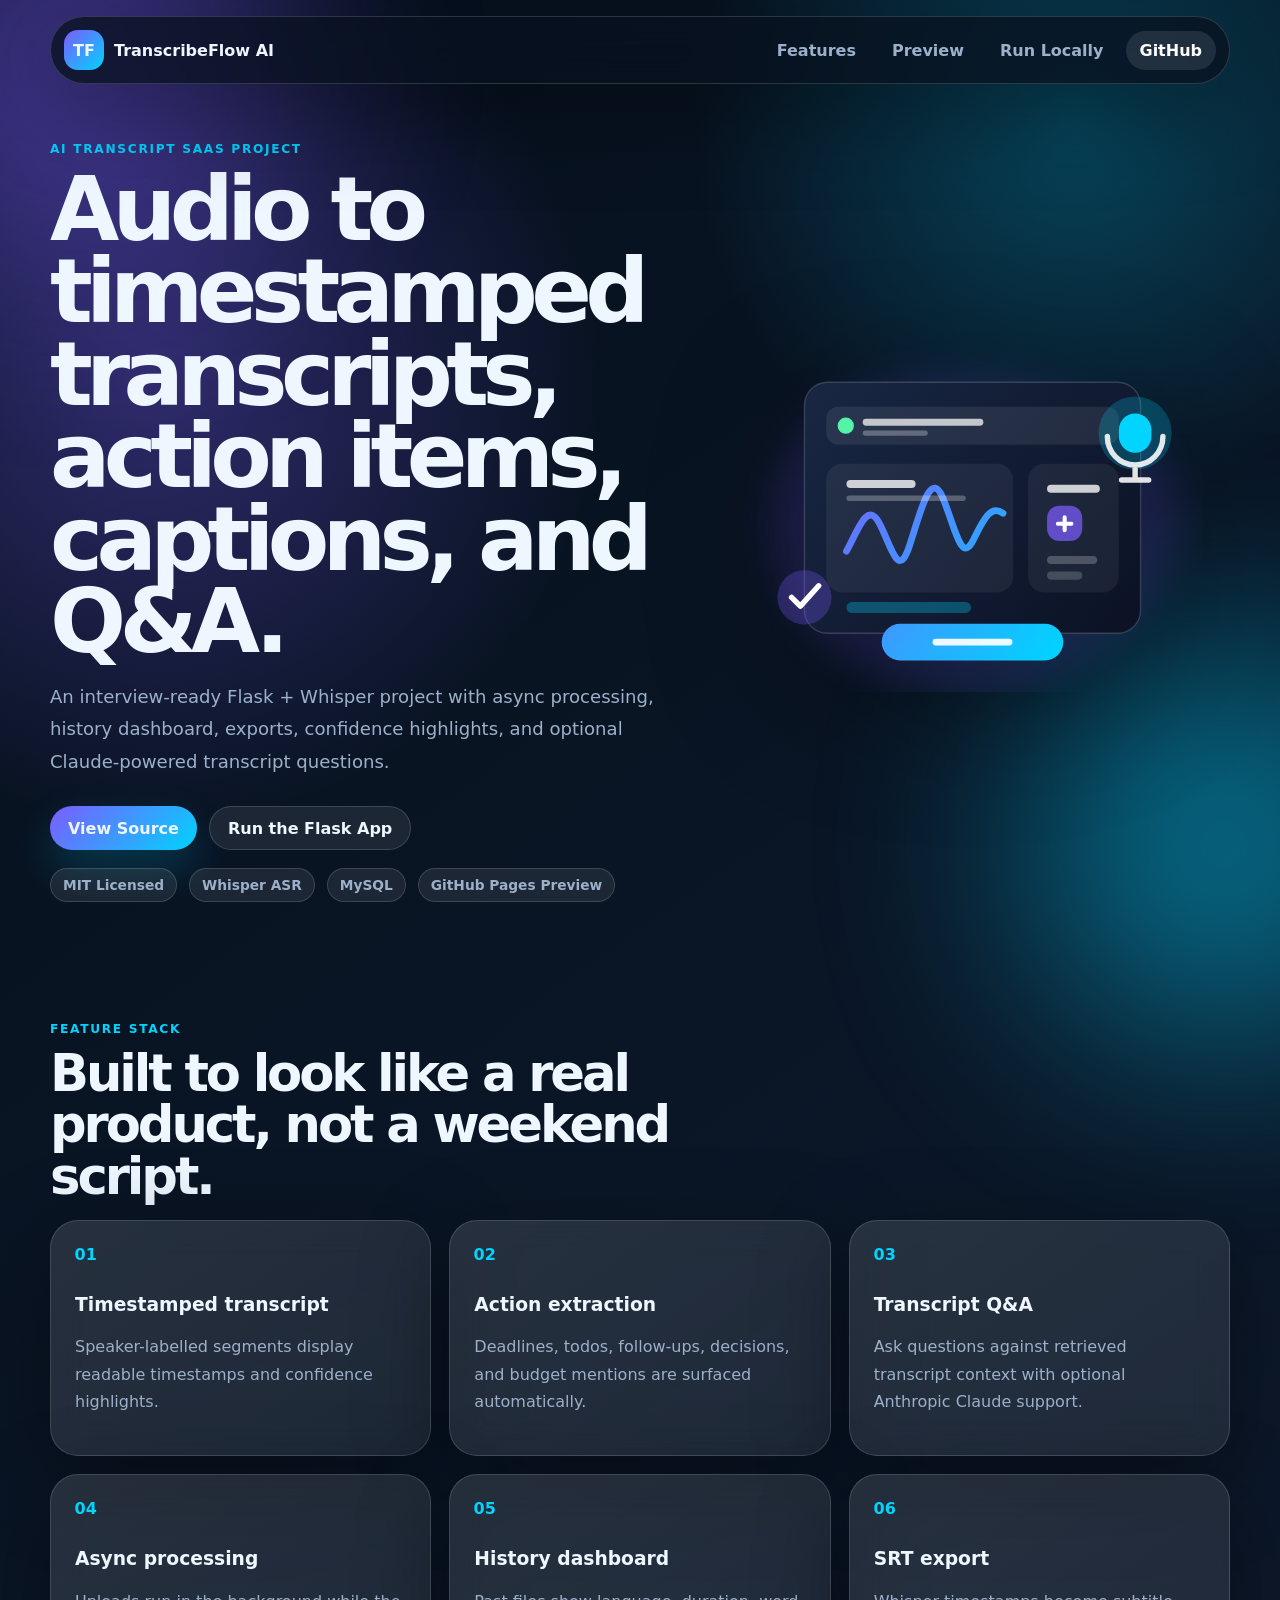
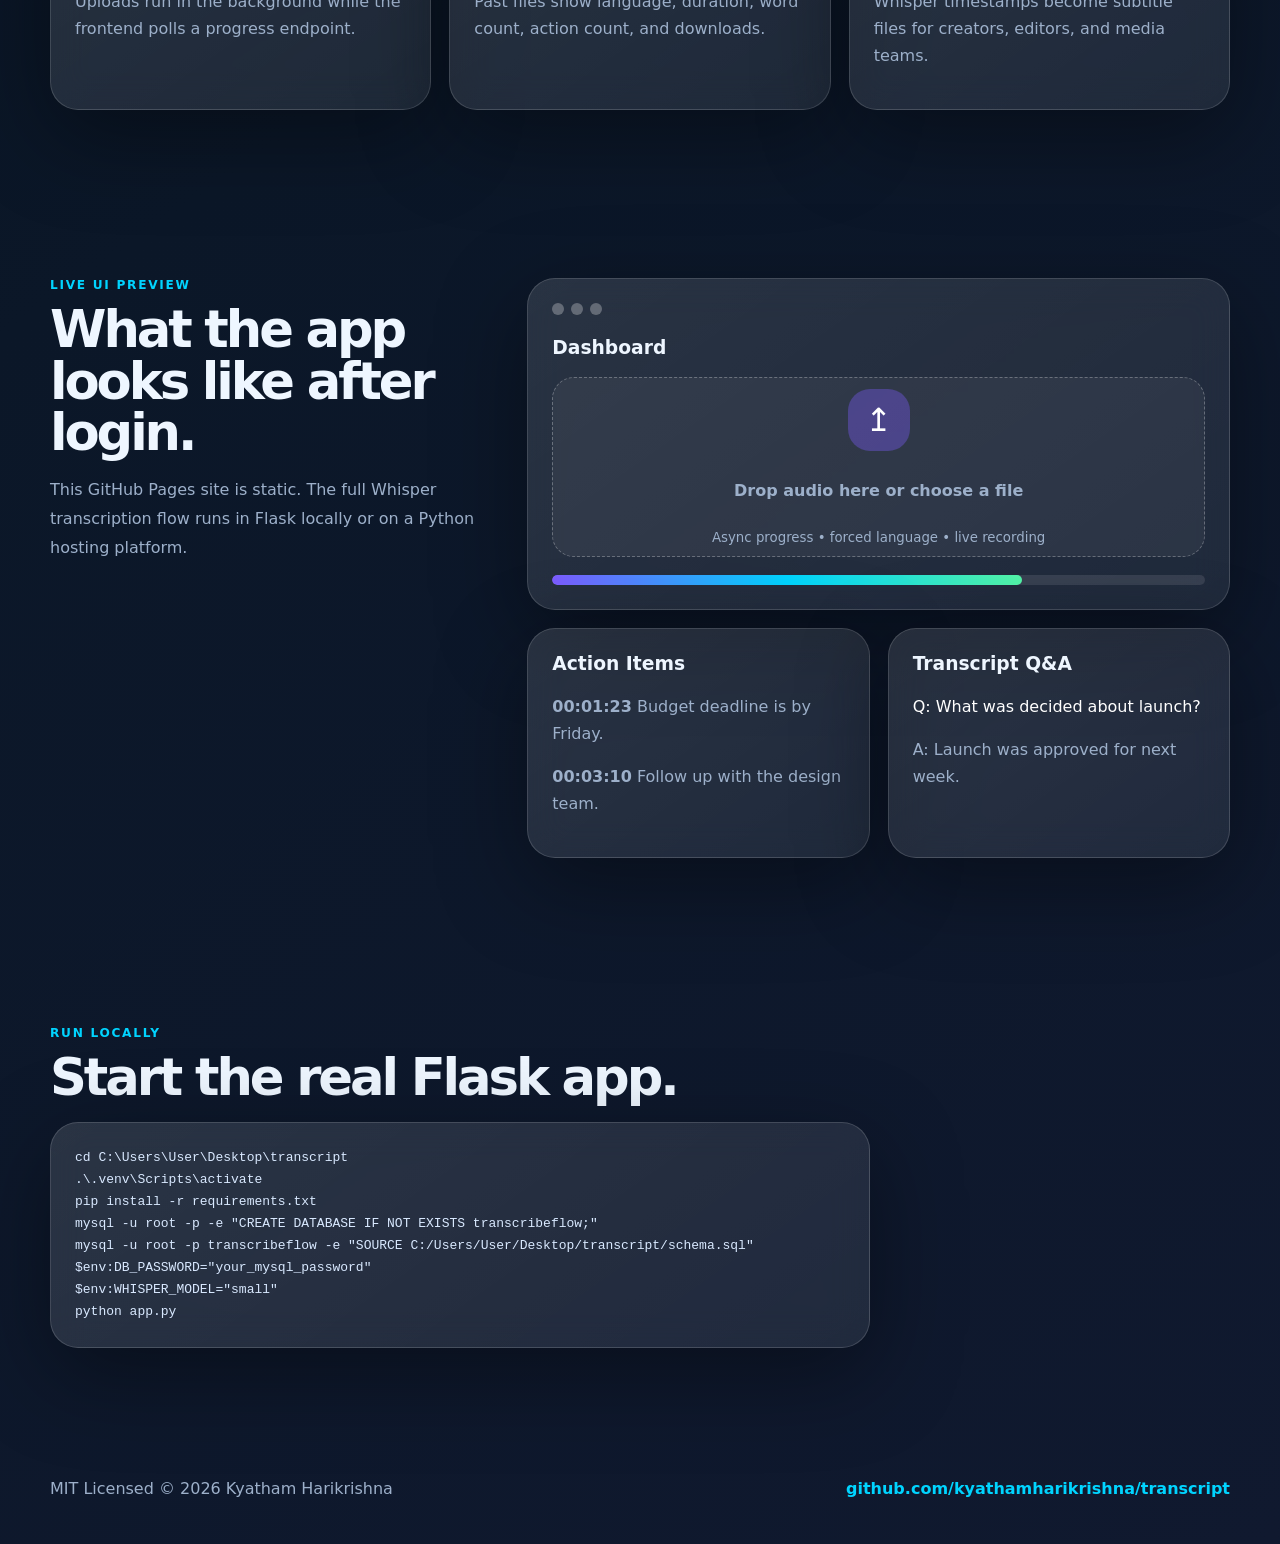
==== docs/index.html @ 1a672119 "Add MIT license and GitHub Pages preview" ====
<!DOCTYPE html>
<html lang="en">
<head>
  <meta charset="UTF-8">
  <meta name="viewport" content="width=device-width, initial-scale=1.0">
  <meta name="description" content="TranscribeFlow AI turns audio into timestamped transcripts, summaries, action items, SRT captions, and transcript Q&A.">
  <title>TranscribeFlow AI | Live Preview</title>
  <link rel="stylesheet" href="styles.css">
</head>
<body>
  <div class="glow glow-one"></div>
  <div class="glow glow-two"></div>

  <header class="nav">
    <a class="brand" href="#">
      <span>TF</span>
      TranscribeFlow AI
    </a>
    <nav>
      <a href="#features">Features</a>
      <a href="#screens">Preview</a>
      <a href="#setup">Run Locally</a>
      <a class="pill" href="https://github.com/kyathamharikrishna/transcript">GitHub</a>
    </nav>
  </header>

  <main>
    <section class="hero">
      <div>
        <p class="eyebrow">AI transcript SaaS project</p>
        <h1>Audio to timestamped transcripts, action items, captions, and Q&A.</h1>
        <p class="lead">An interview-ready Flask + Whisper project with async processing, history dashboard, exports, confidence highlights, and optional Claude-powered transcript questions.</p>
        <div class="actions">
          <a class="btn primary" href="https://github.com/kyathamharikrishna/transcript">View Source</a>
          <a class="btn soft" href="#setup">Run the Flask App</a>
        </div>
        <div class="badges">
          <span>MIT Licensed</span>
          <span>Whisper ASR</span>
          <span>MySQL</span>
          <span>GitHub Pages Preview</span>
        </div>
      </div>
      <img src="assets/voice-hero.svg" alt="TranscribeFlow dashboard illustration">
    </section>

    <section id="features" class="section">
      <p class="eyebrow">Feature stack</p>
      <h2>Built to look like a real product, not a weekend script.</h2>
      <div class="feature-grid">
        <article>
          <strong>01</strong>
          <h3>Timestamped transcript</h3>
          <p>Speaker-labelled segments display readable timestamps and confidence highlights.</p>
        </article>
        <article>
          <strong>02</strong>
          <h3>Action extraction</h3>
          <p>Deadlines, todos, follow-ups, decisions, and budget mentions are surfaced automatically.</p>
        </article>
        <article>
          <strong>03</strong>
          <h3>Transcript Q&A</h3>
          <p>Ask questions against retrieved transcript context with optional Anthropic Claude support.</p>
        </article>
        <article>
          <strong>04</strong>
          <h3>Async processing</h3>
          <p>Uploads run in the background while the frontend polls a progress endpoint.</p>
        </article>
        <article>
          <strong>05</strong>
          <h3>History dashboard</h3>
          <p>Past files show language, duration, word count, action count, and downloads.</p>
        </article>
        <article>
          <strong>06</strong>
          <h3>SRT export</h3>
          <p>Whisper timestamps become subtitle files for creators, editors, and media teams.</p>
        </article>
      </div>
    </section>

    <section id="screens" class="section preview-section">
      <div>
        <p class="eyebrow">Live UI preview</p>
        <h2>What the app looks like after login.</h2>
        <p class="lead small">This GitHub Pages site is static. The full Whisper transcription flow runs in Flask locally or on a Python hosting platform.</p>
      </div>
      <div class="screen-grid">
        <article class="screen-card large">
          <div class="window-bar"><span></span><span></span><span></span></div>
          <h3>Dashboard</h3>
          <div class="upload-mock">
            <div class="upload-icon">↥</div>
            <strong>Drop audio here or choose a file</strong>
            <small>Async progress • forced language • live recording</small>
          </div>
          <div class="progress"><span></span></div>
        </article>
        <article class="screen-card">
          <h3>Action Items</h3>
          <p><b>00:01:23</b> Budget deadline is by Friday.</p>
          <p><b>00:03:10</b> Follow up with the design team.</p>
        </article>
        <article class="screen-card">
          <h3>Transcript Q&A</h3>
          <p class="qa">Q: What was decided about launch?</p>
          <p>A: Launch was approved for next week.</p>
        </article>
      </div>
    </section>

    <section id="setup" class="section setup">
      <p class="eyebrow">Run locally</p>
      <h2>Start the real Flask app.</h2>
      <pre><code>cd C:\Users\User\Desktop\transcript
.\.venv\Scripts\activate
pip install -r requirements.txt
mysql -u root -p -e "CREATE DATABASE IF NOT EXISTS transcribeflow;"
mysql -u root -p transcribeflow -e "SOURCE C:/Users/User/Desktop/transcript/schema.sql"
$env:DB_PASSWORD="your_mysql_password"
$env:WHISPER_MODEL="small"
python app.py</code></pre>
    </section>
  </main>

  <footer>
    <span>MIT Licensed © 2026 Kyatham Harikrishna</span>
    <a href="https://github.com/kyathamharikrishna/transcript">github.com/kyathamharikrishna/transcript</a>
  </footer>
</body>
</html>
---- docs/styles.css ----
:root {
  --bg: #08111f;
  --panel: rgba(255, 255, 255, 0.08);
  --panel-strong: rgba(255, 255, 255, 0.12);
  --border: rgba(255, 255, 255, 0.15);
  --text: #eef6ff;
  --muted: #9db0ca;
  --primary: #7c5cff;
  --cyan: #00d4ff;
  --success: #53f4a8;
  --shadow: 0 26px 90px rgba(0, 0, 0, 0.38);
}

* {
  box-sizing: border-box;
}

html {
  scroll-behavior: smooth;
}

body {
  min-height: 100vh;
  margin: 0;
  color: var(--text);
  background:
    radial-gradient(circle at 12% 12%, rgba(124, 92, 255, 0.34), transparent 28rem),
    radial-gradient(circle at 84% 4%, rgba(0, 212, 255, 0.25), transparent 24rem),
    linear-gradient(145deg, #06101d 0%, #0b1728 48%, #10192f 100%);
  font-family: Inter, ui-sans-serif, system-ui, -apple-system, BlinkMacSystemFont, "Segoe UI", sans-serif;
}

a {
  color: inherit;
  text-decoration: none;
}

.glow {
  position: fixed;
  z-index: -1;
  width: 25rem;
  height: 25rem;
  border-radius: 999px;
  filter: blur(110px);
  opacity: 0.45;
}

.glow-one {
  top: -9rem;
  left: -8rem;
  background: var(--primary);
}

.glow-two {
  right: -9rem;
  bottom: -9rem;
  background: var(--cyan);
}

.nav,
main,
footer {
  width: min(1180px, calc(100% - 32px));
  margin: 0 auto;
}

.nav {
  position: sticky;
  top: 16px;
  z-index: 10;
  display: flex;
  align-items: center;
  justify-content: space-between;
  gap: 18px;
  margin-top: 16px;
  padding: 13px;
  border: 1px solid var(--border);
  border-radius: 999px;
  background: rgba(8, 17, 31, 0.78);
  box-shadow: var(--shadow);
  backdrop-filter: blur(18px);
}

.brand {
  display: inline-flex;
  align-items: center;
  gap: 10px;
  font-weight: 900;
}

.brand span {
  width: 40px;
  height: 40px;
  display: grid;
  place-items: center;
  border-radius: 14px;
  background: linear-gradient(135deg, var(--primary), var(--cyan));
}

.nav nav {
  display: flex;
  align-items: center;
  gap: 8px;
}

.nav nav a {
  padding: 10px 14px;
  border-radius: 999px;
  color: var(--muted);
  font-weight: 700;
}

.nav nav a:hover,
.nav .pill {
  color: white;
  background: rgba(255, 255, 255, 0.1);
}

.hero {
  min-height: calc(100vh - 88px);
  display: grid;
  grid-template-columns: minmax(0, 1.1fr) minmax(320px, 0.9fr);
  align-items: center;
  gap: 36px;
  padding: 58px 0 36px;
}

.hero img {
  width: 100%;
  filter: drop-shadow(0 30px 70px rgba(0, 0, 0, 0.4));
}

.eyebrow {
  margin: 0 0 12px;
  color: var(--cyan);
  font-size: 0.76rem;
  font-weight: 900;
  letter-spacing: 0.14em;
  text-transform: uppercase;
}

h1,
h2,
h3,
p {
  margin-top: 0;
}

h1 {
  margin-bottom: 18px;
  font-size: clamp(2.7rem, 7vw, 6.2rem);
  line-height: 0.92;
  letter-spacing: -0.075em;
}

h2 {
  max-width: 760px;
  margin-bottom: 18px;
  font-size: clamp(2rem, 4vw, 4rem);
  line-height: 1;
  letter-spacing: -0.06em;
}

.lead {
  max-width: 690px;
  color: var(--muted);
  font-size: 1.13rem;
  line-height: 1.8;
}

.lead.small {
  max-width: 560px;
  font-size: 1rem;
}

.actions,
.badges {
  display: flex;
  flex-wrap: wrap;
  gap: 12px;
}

.actions {
  margin: 28px 0 18px;
}

.btn,
.badges span {
  display: inline-flex;
  align-items: center;
  justify-content: center;
  min-height: 44px;
  padding: 11px 18px;
  border-radius: 999px;
  font-weight: 900;
}

.btn.primary {
  background: linear-gradient(135deg, var(--primary), var(--cyan));
  box-shadow: 0 18px 42px rgba(0, 212, 255, 0.2);
}

.btn.soft,
.badges span {
  border: 1px solid var(--border);
  background: rgba(255, 255, 255, 0.08);
}

.badges span {
  min-height: 34px;
  padding: 7px 12px;
  color: var(--muted);
  font-size: 0.86rem;
}

.section {
  padding: 84px 0;
}

.feature-grid,
.screen-grid {
  display: grid;
  gap: 18px;
}

.feature-grid {
  grid-template-columns: repeat(3, 1fr);
}

.feature-grid article,
.screen-card,
.setup pre {
  border: 1px solid var(--border);
  border-radius: 28px;
  background: linear-gradient(145deg, var(--panel-strong), var(--panel));
  box-shadow: var(--shadow);
  backdrop-filter: blur(18px);
}

.feature-grid article {
  padding: 24px;
}

.feature-grid strong {
  display: inline-flex;
  margin-bottom: 30px;
  color: var(--cyan);
}

.feature-grid p,
.screen-card p {
  color: var(--muted);
  line-height: 1.7;
}

.preview-section {
  display: grid;
  grid-template-columns: 0.78fr 1.22fr;
  gap: 28px;
  align-items: start;
}

.screen-grid {
  grid-template-columns: repeat(2, 1fr);
}

.screen-card {
  padding: 24px;
}

.screen-card.large {
  grid-column: span 2;
}

.window-bar {
  display: flex;
  gap: 7px;
  margin-bottom: 22px;
}

.window-bar span {
  width: 12px;
  height: 12px;
  border-radius: 99px;
  background: rgba(255, 255, 255, 0.28);
}

.upload-mock {
  min-height: 180px;
  display: grid;
  place-items: center;
  gap: 8px;
  border: 1px dashed rgba(255, 255, 255, 0.28);
  border-radius: 22px;
  color: var(--muted);
  text-align: center;
  background: rgba(255, 255, 255, 0.05);
}

.upload-icon {
  width: 62px;
  height: 62px;
  display: grid;
  place-items: center;
  border-radius: 22px;
  color: white;
  background: rgba(124, 92, 255, 0.36);
  font-size: 2rem;
}

.progress {
  height: 10px;
  margin-top: 18px;
  overflow: hidden;
  border-radius: 999px;
  background: rgba(255, 255, 255, 0.1);
}

.progress span {
  display: block;
  width: 72%;
  height: 100%;
  border-radius: inherit;
  background: linear-gradient(90deg, var(--primary), var(--cyan), var(--success));
}

.qa {
  color: white !important;
}

.setup pre {
  max-width: 820px;
  overflow-x: auto;
  padding: 24px;
  color: #d9e9ff;
  line-height: 1.7;
}

footer {
  display: flex;
  justify-content: space-between;
  gap: 14px;
  padding: 34px 0 46px;
  color: var(--muted);
}

footer a {
  color: var(--cyan);
  font-weight: 800;
}

@media (max-width: 920px) {
  .hero,
  .preview-section,
  .feature-grid {
    grid-template-columns: 1fr;
  }

  .hero {
    min-height: auto;
  }
}

@media (max-width: 680px) {
  .nav {
    position: static;
    align-items: stretch;
    flex-direction: column;
    border-radius: 28px;
  }

  .nav nav {
    display: grid;
    grid-template-columns: repeat(2, 1fr);
    text-align: center;
  }

  .screen-grid {
    grid-template-columns: 1fr;
  }

  .screen-card.large {
    grid-column: auto;
  }

  footer {
    flex-direction: column;
  }
}
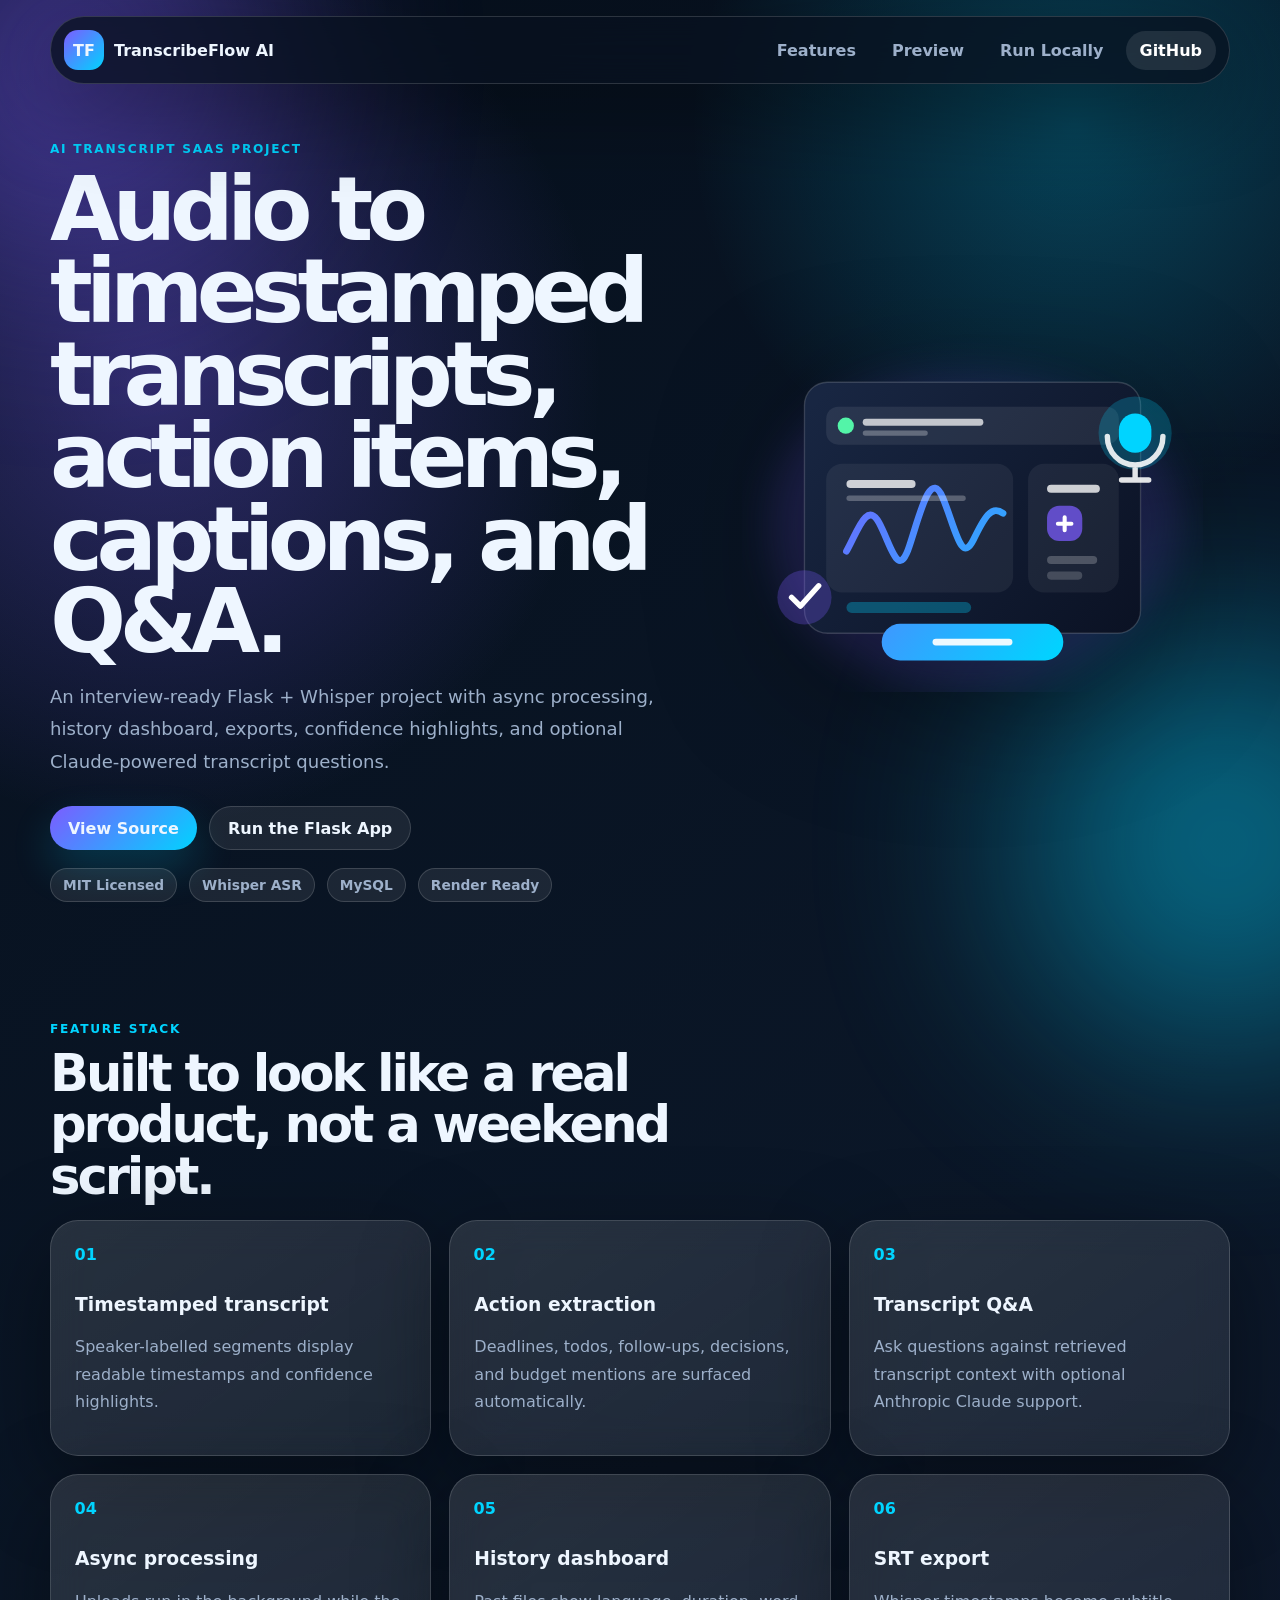
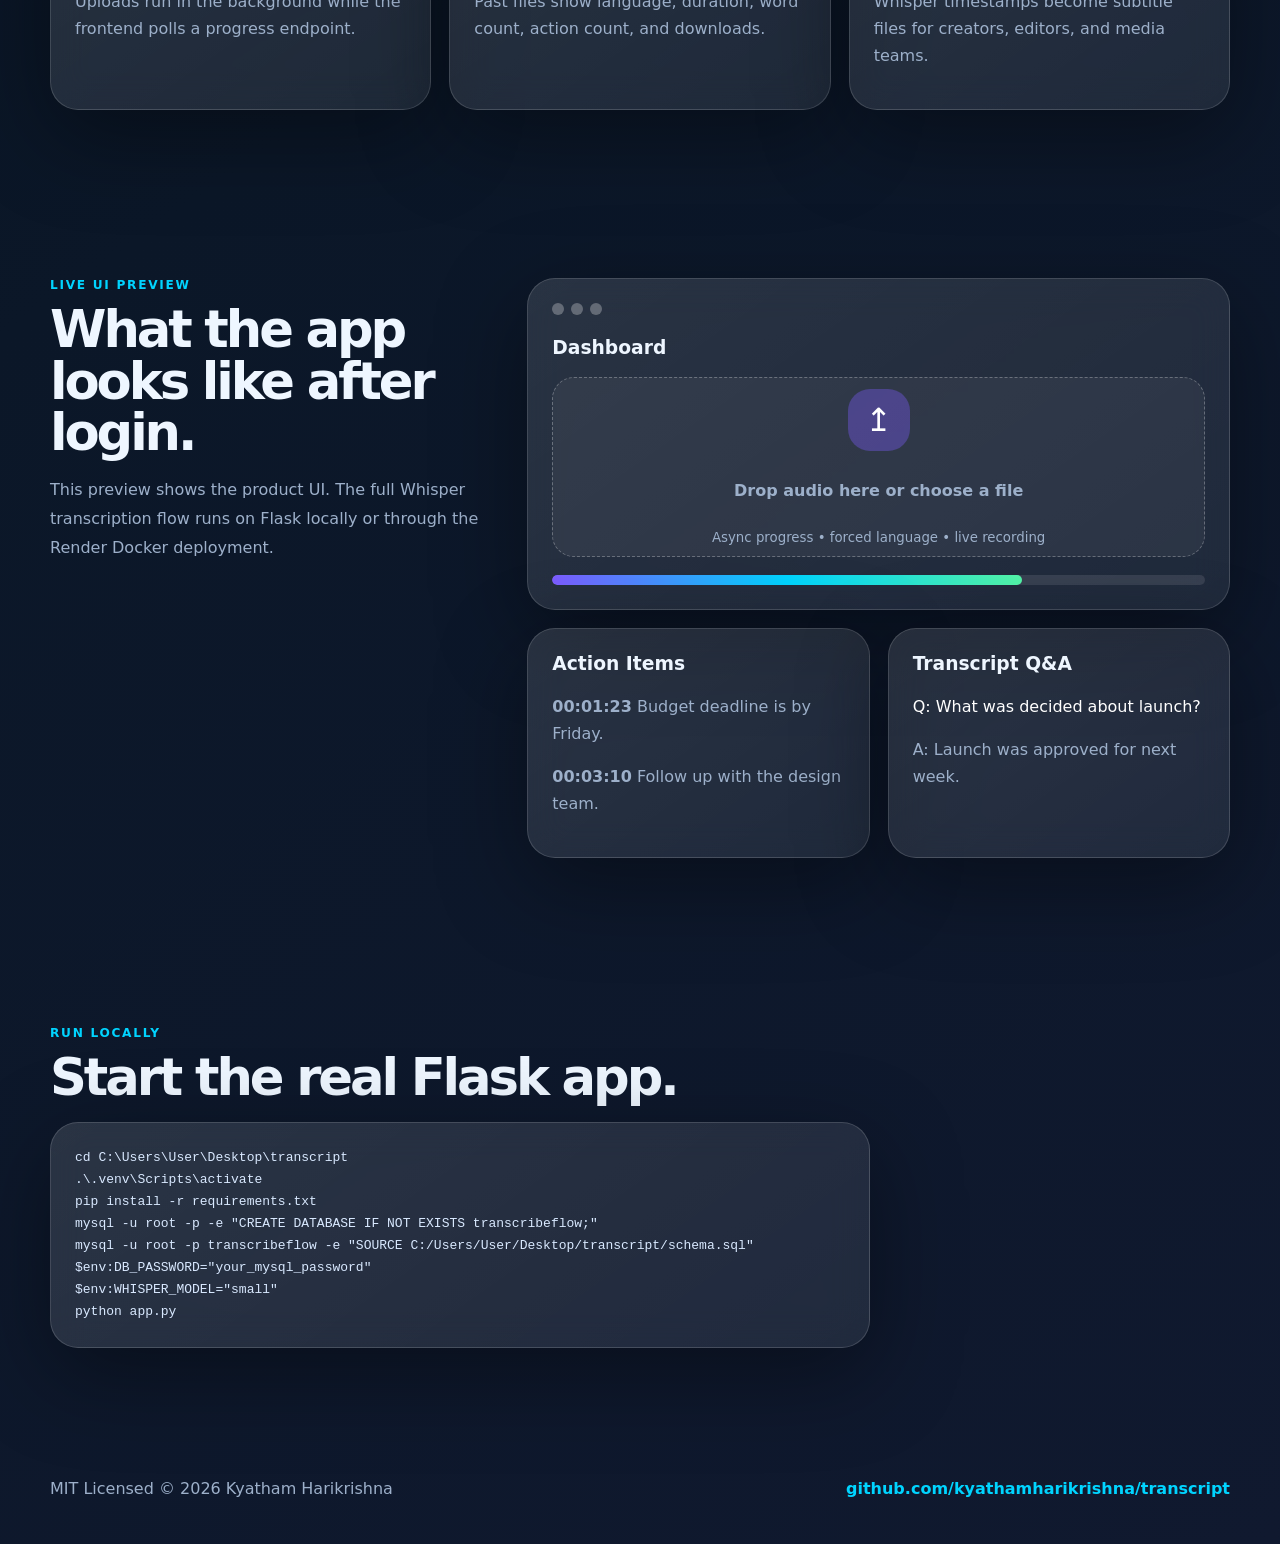
==== commit fa683c0c: "Add Render deployment configuration" ====
--- a/docs/index.html
+++ b/docs/index.html
@@ -38,7 +38,7 @@
           <span>MIT Licensed</span>
           <span>Whisper ASR</span>
           <span>MySQL</span>
-          <span>GitHub Pages Preview</span>
+          <span>Render Ready</span>
         </div>
       </div>
       <img src="assets/voice-hero.svg" alt="TranscribeFlow dashboard illustration">
@@ -85,7 +85,7 @@
       <div>
         <p class="eyebrow">Live UI preview</p>
         <h2>What the app looks like after login.</h2>
-        <p class="lead small">This GitHub Pages site is static. The full Whisper transcription flow runs in Flask locally or on a Python hosting platform.</p>
+        <p class="lead small">This preview shows the product UI. The full Whisper transcription flow runs on Flask locally or through the Render Docker deployment.</p>
       </div>
       <div class="screen-grid">
         <article class="screen-card large">
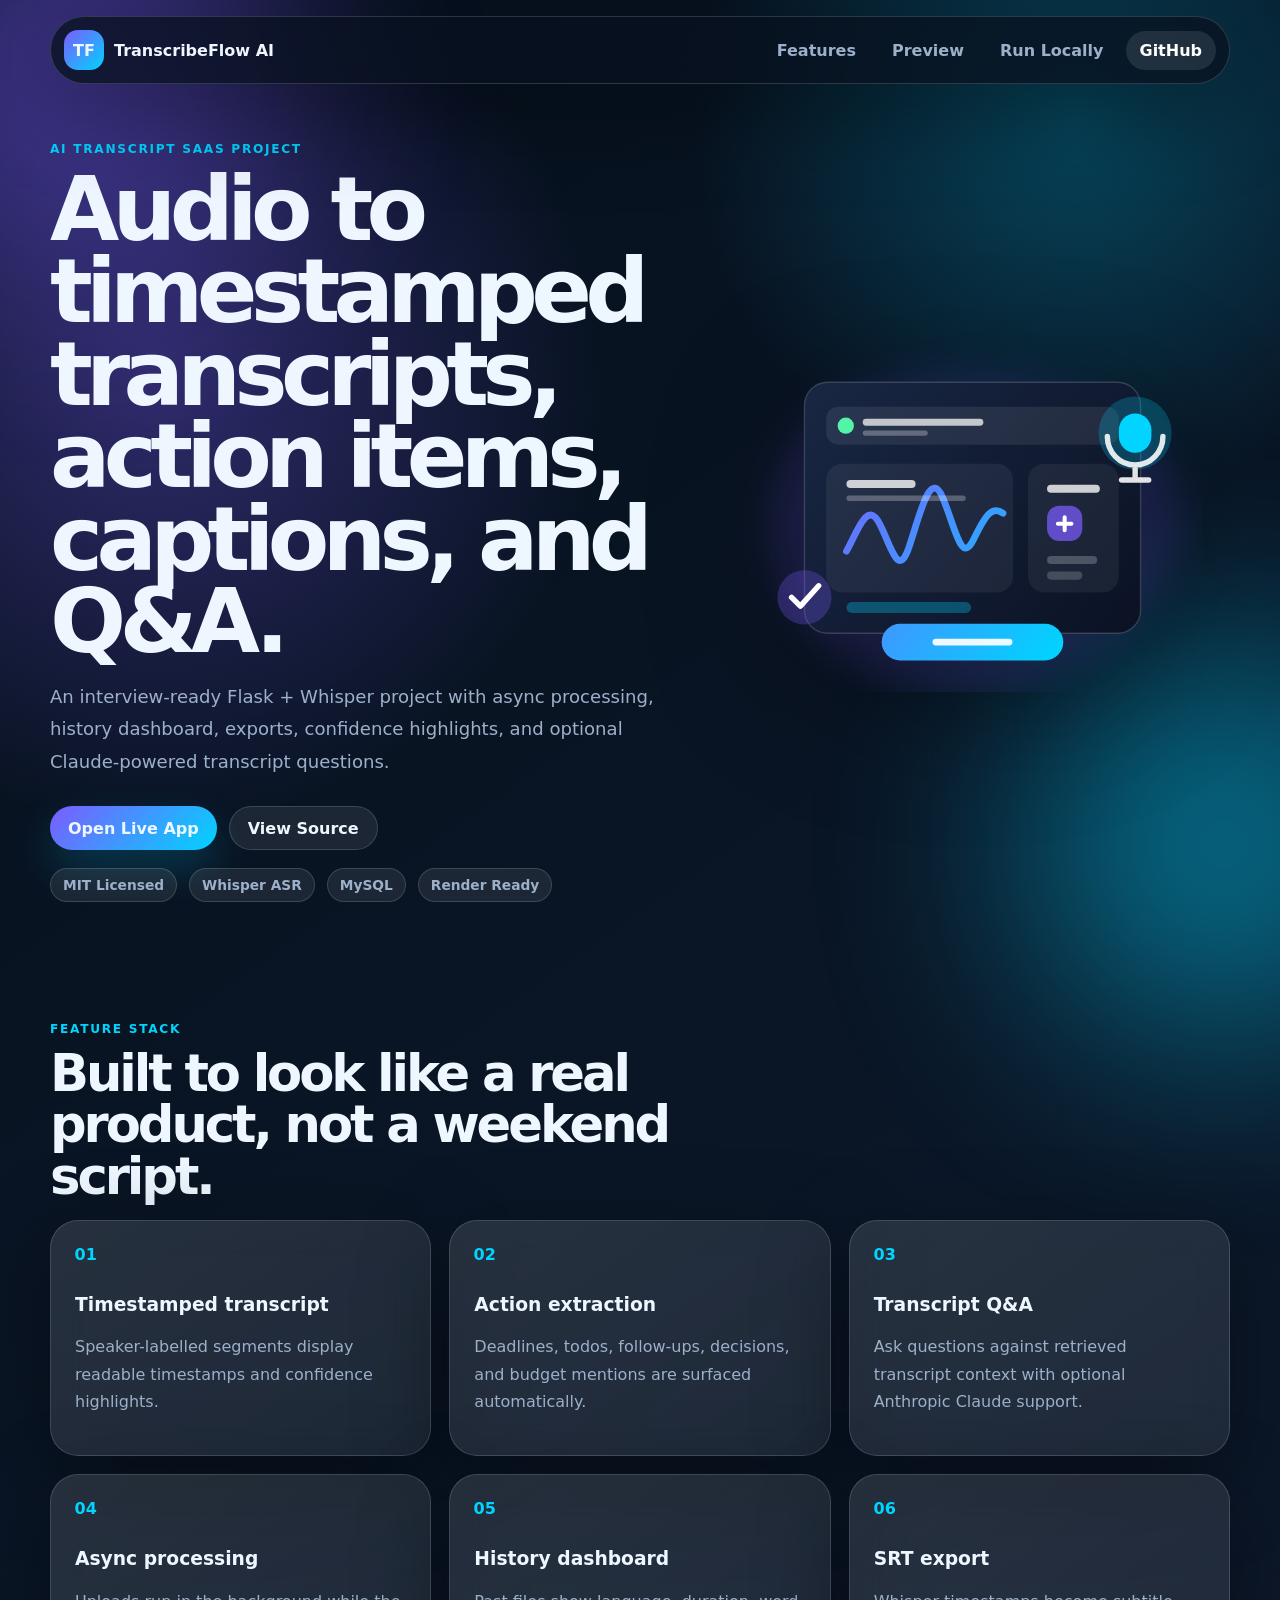
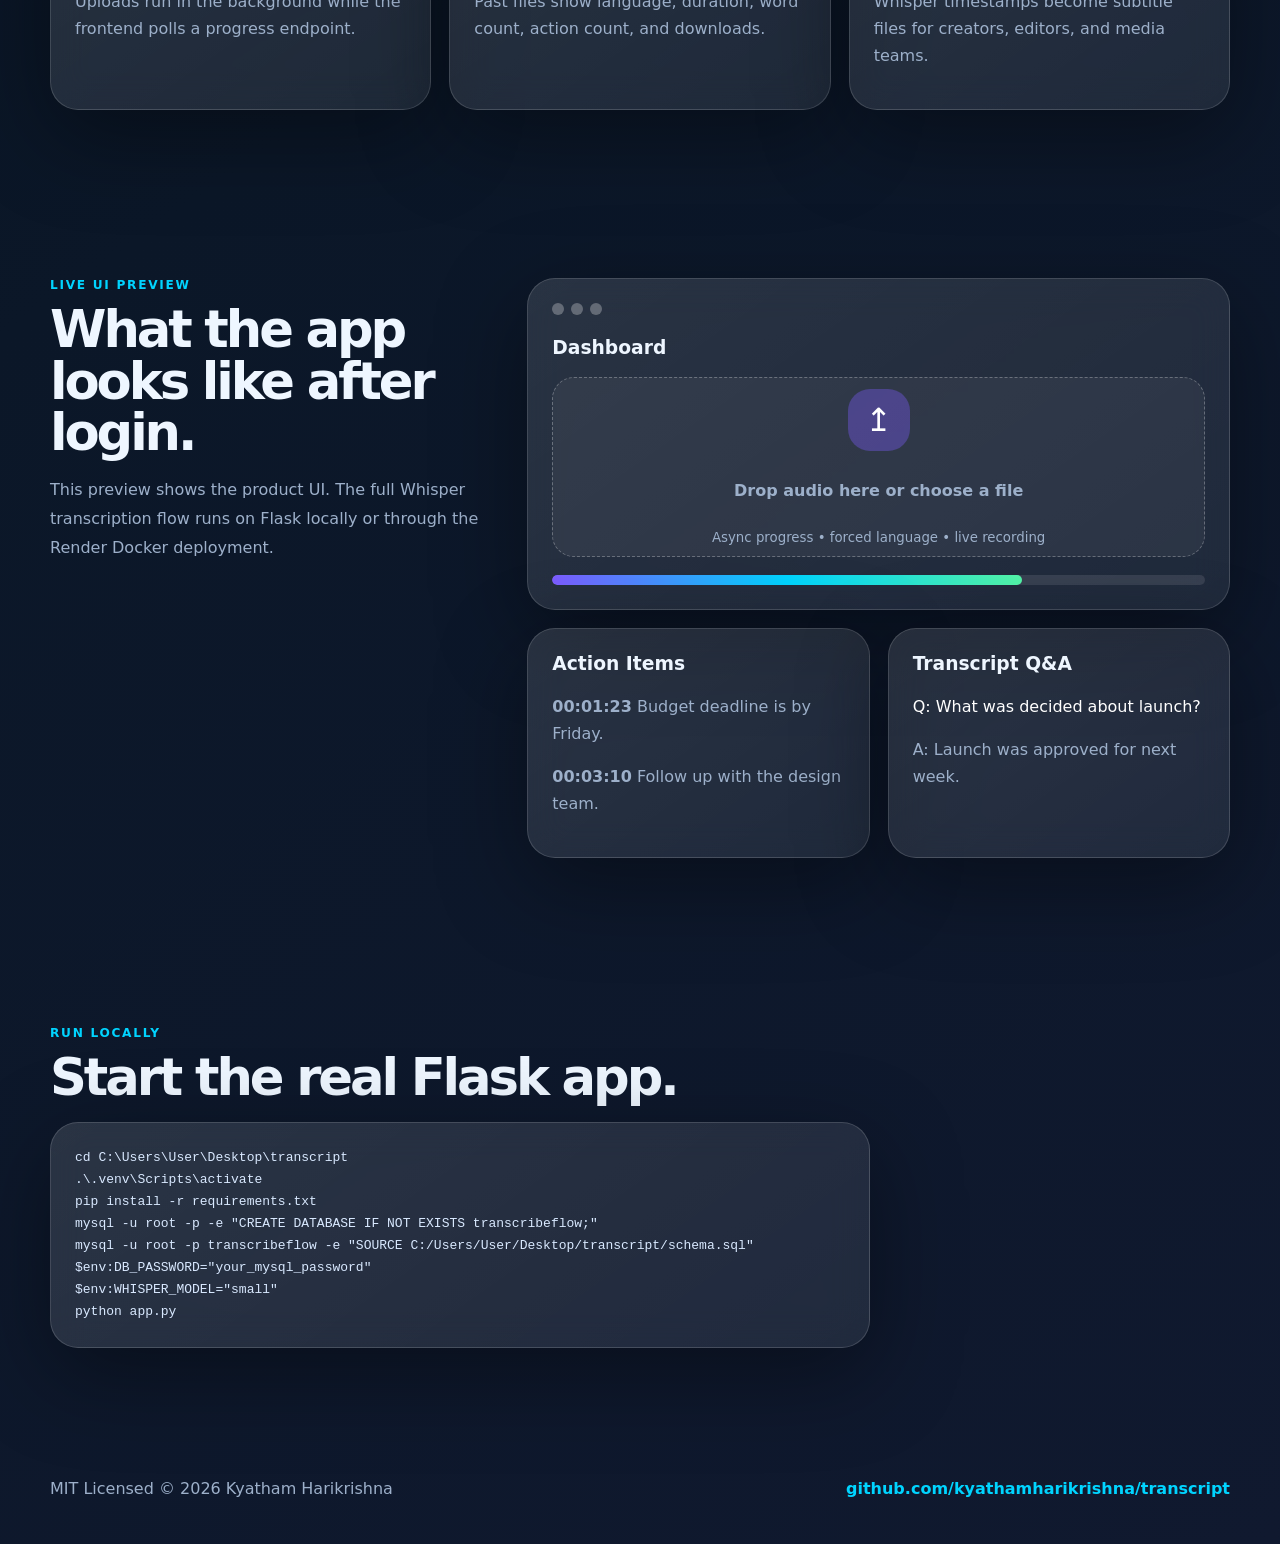
==== commit 9e376664: "Update live Render app link" ====
--- a/docs/index.html
+++ b/docs/index.html
@@ -31,8 +31,8 @@
         <h1>Audio to timestamped transcripts, action items, captions, and Q&A.</h1>
         <p class="lead">An interview-ready Flask + Whisper project with async processing, history dashboard, exports, confidence highlights, and optional Claude-powered transcript questions.</p>
         <div class="actions">
-          <a class="btn primary" href="https://github.com/kyathamharikrishna/transcript">View Source</a>
-          <a class="btn soft" href="#setup">Run the Flask App</a>
+          <a class="btn primary" href="https://transcribeflow-ai.onrender.com/">Open Live App</a>
+          <a class="btn soft" href="https://github.com/kyathamharikrishna/transcript">View Source</a>
         </div>
         <div class="badges">
           <span>MIT Licensed</span>
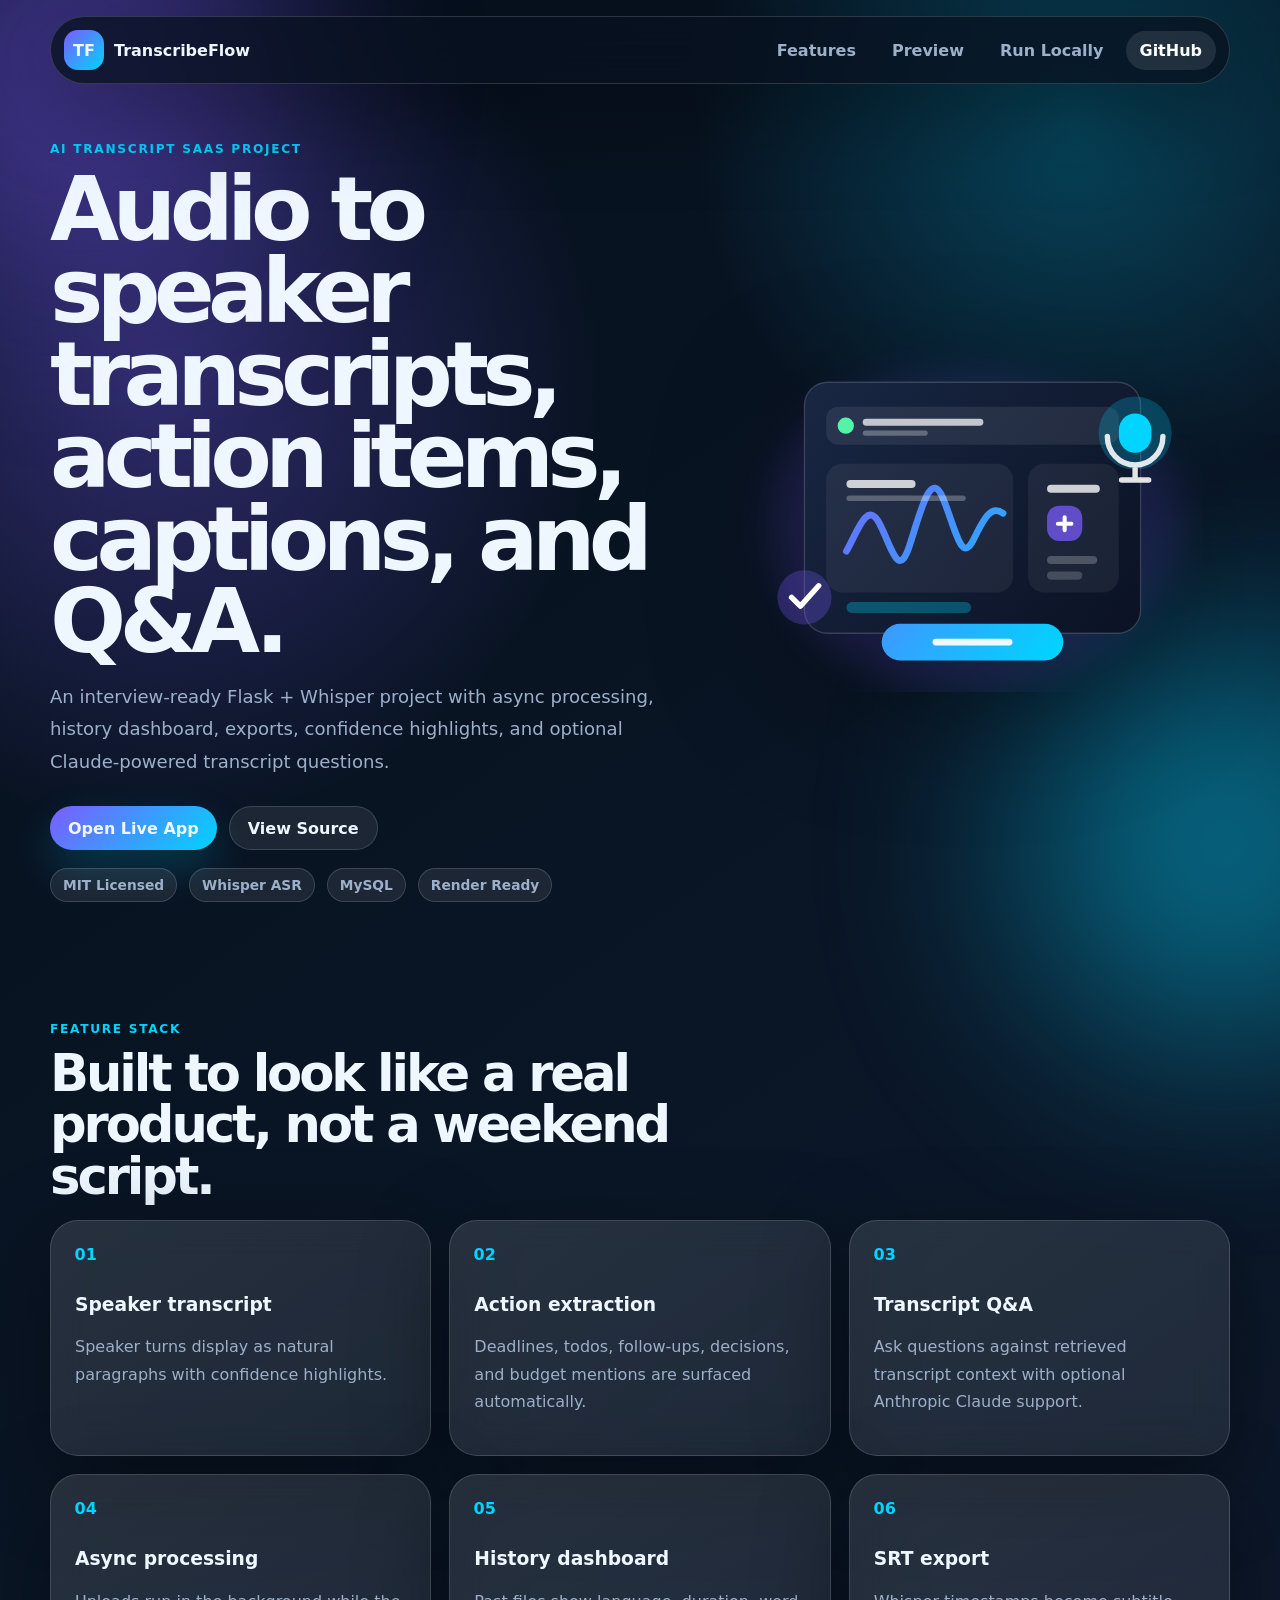
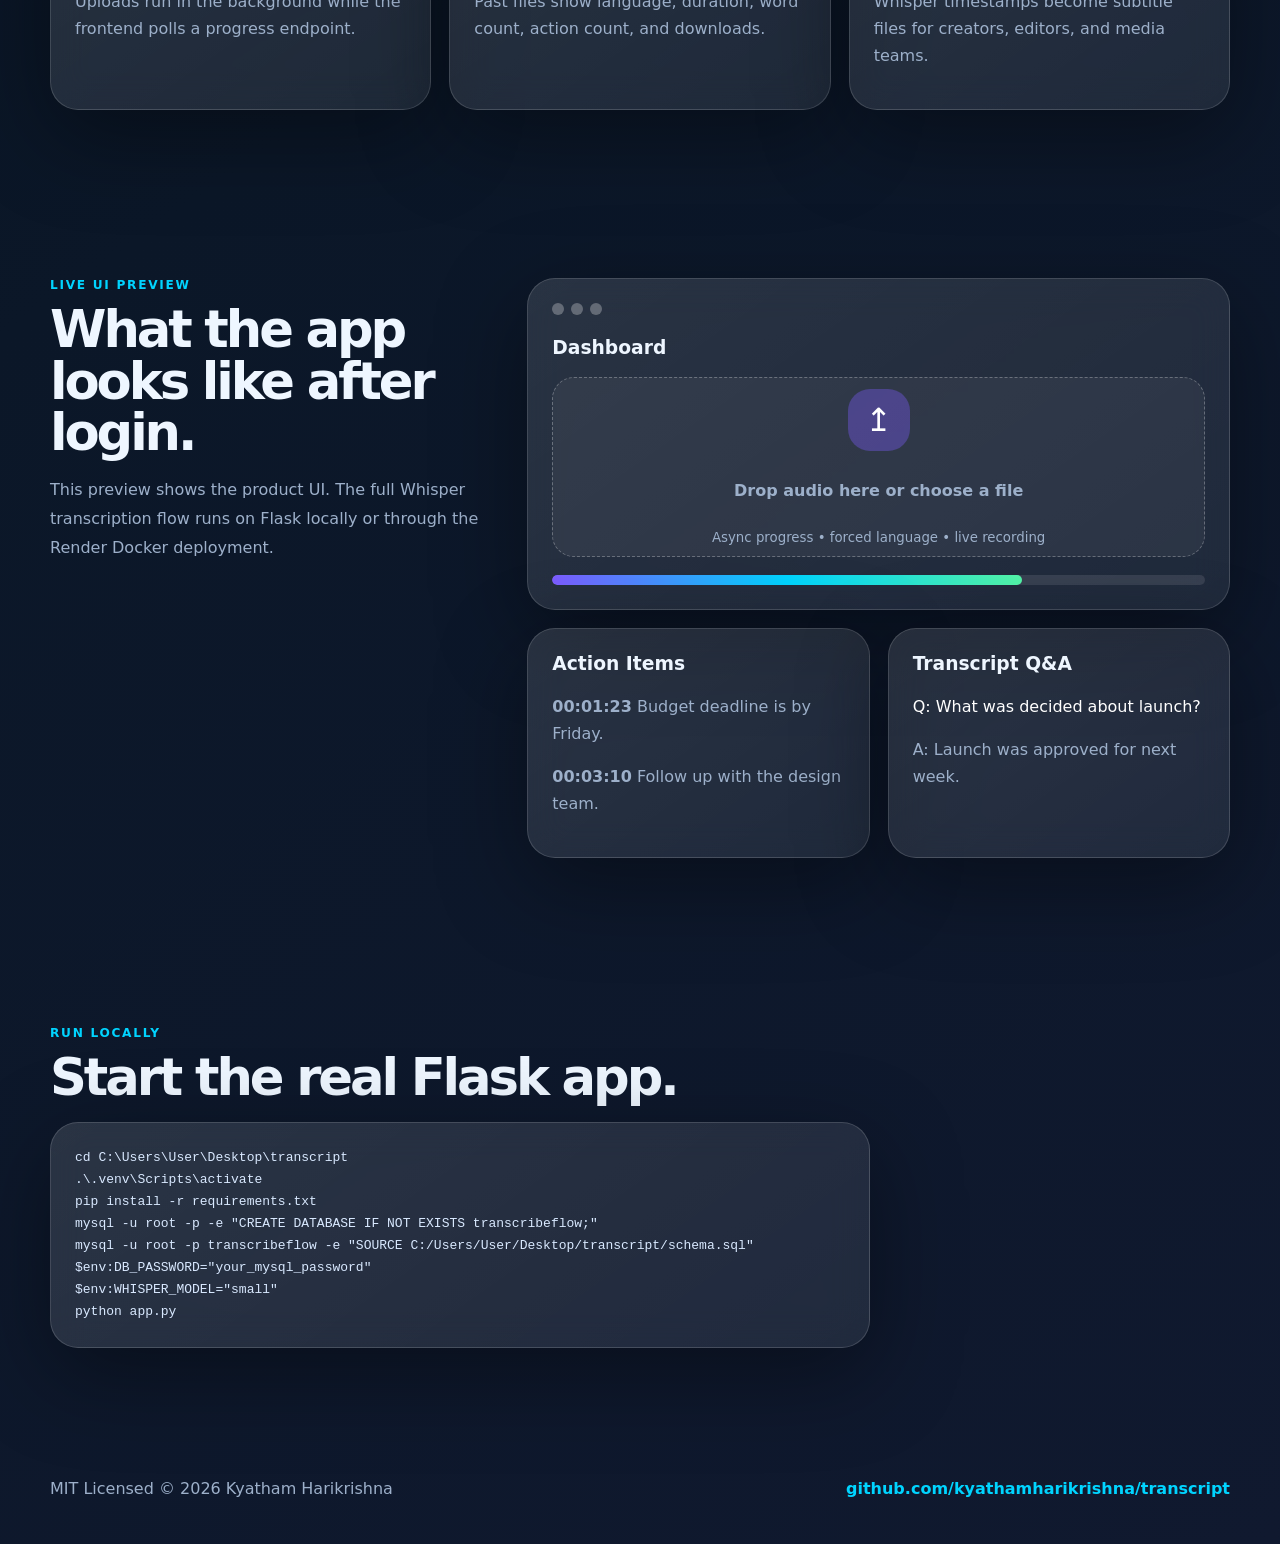
==== commit d537971f: "Remove AI branding and clean transcript output" ====
--- a/docs/index.html
+++ b/docs/index.html
@@ -3,8 +3,8 @@
 <head>
   <meta charset="UTF-8">
   <meta name="viewport" content="width=device-width, initial-scale=1.0">
-  <meta name="description" content="TranscribeFlow AI turns audio into timestamped transcripts, summaries, action items, SRT captions, and transcript Q&A.">
-  <title>TranscribeFlow AI | Live Preview</title>
+  <meta name="description" content="TranscribeFlow turns audio into speaker transcripts, summaries, action items, SRT captions, and transcript Q&A.">
+  <title>TranscribeFlow | Live Preview</title>
   <link rel="stylesheet" href="styles.css">
 </head>
 <body>
@@ -14,7 +14,7 @@
   <header class="nav">
     <a class="brand" href="#">
       <span>TF</span>
-      TranscribeFlow AI
+      TranscribeFlow
     </a>
     <nav>
       <a href="#features">Features</a>
@@ -28,10 +28,10 @@
     <section class="hero">
       <div>
         <p class="eyebrow">AI transcript SaaS project</p>
-        <h1>Audio to timestamped transcripts, action items, captions, and Q&A.</h1>
+        <h1>Audio to speaker transcripts, action items, captions, and Q&A.</h1>
         <p class="lead">An interview-ready Flask + Whisper project with async processing, history dashboard, exports, confidence highlights, and optional Claude-powered transcript questions.</p>
         <div class="actions">
-          <a class="btn primary" href="https://transcribeflow-ai.onrender.com/">Open Live App</a>
+          <a class="btn primary" href="https://transcribeflow.onrender.com/">Open Live App</a>
           <a class="btn soft" href="https://github.com/kyathamharikrishna/transcript">View Source</a>
         </div>
         <div class="badges">
@@ -50,8 +50,8 @@
       <div class="feature-grid">
         <article>
           <strong>01</strong>
-          <h3>Timestamped transcript</h3>
-          <p>Speaker-labelled segments display readable timestamps and confidence highlights.</p>
+          <h3>Speaker transcript</h3>
+          <p>Speaker turns display as natural paragraphs with confidence highlights.</p>
         </article>
         <article>
           <strong>02</strong>
